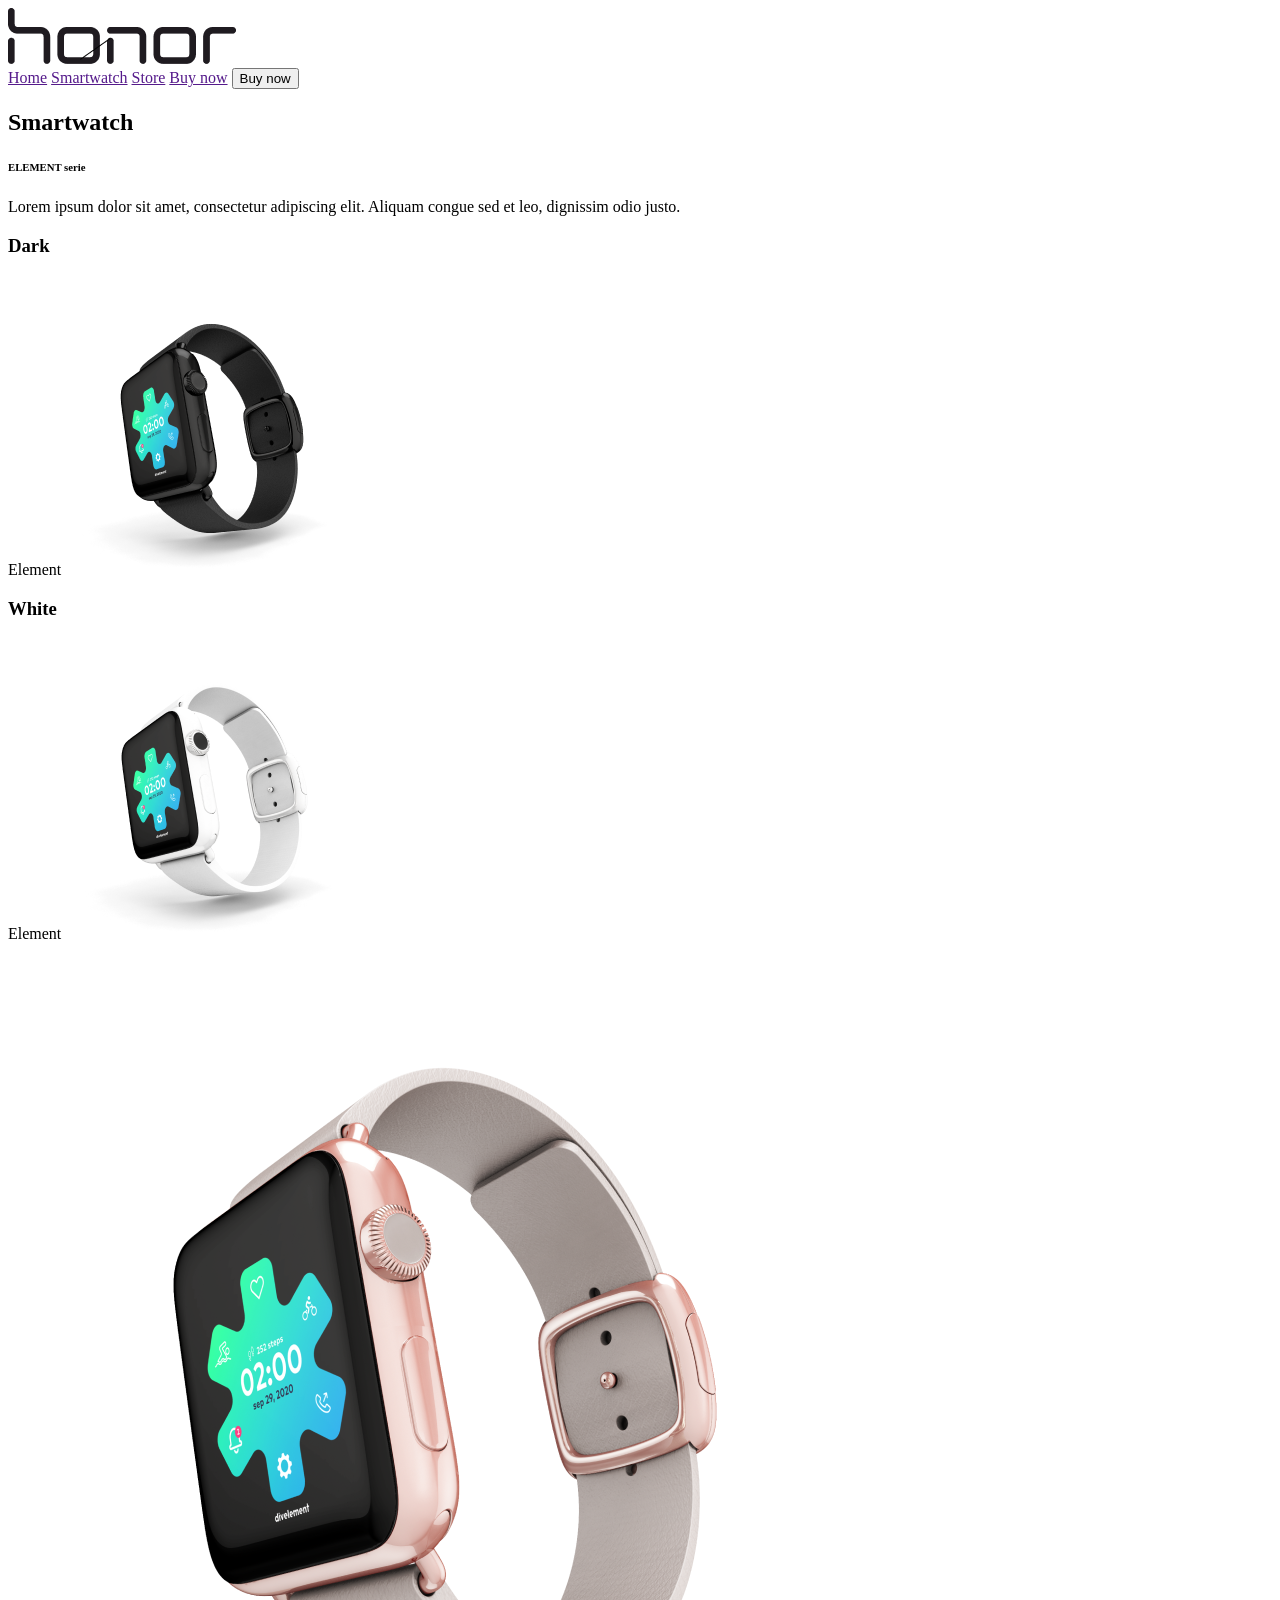
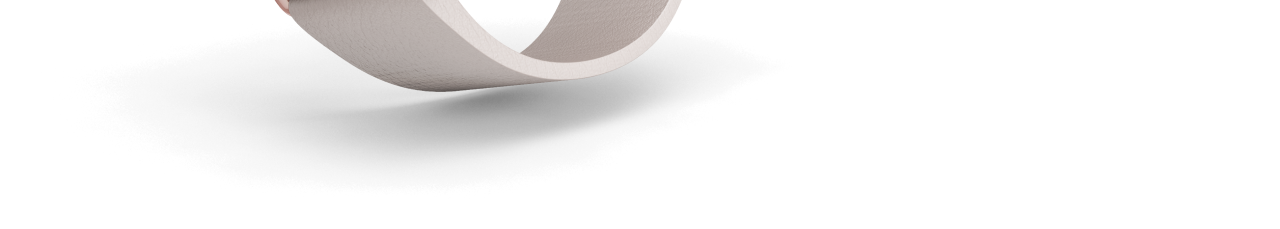
==== smartwatch/index.html @ 8c8918a6 "smartwatch - 22.9.2026. nema css, zasad" ====
<!doctype html>
<html lang="en">
  <head>
    <meta charset="UTF-8" />
    <meta name="viewport" content="width=device-width, initial-scale=1.0" />
    <title>Document</title>
  </head>
  <body>
    <header>
      <div>
        <img src="assets/img/logo-b.png" alt="Honor Black" />
      </div>
      <nav>
        <a href="">Home</a>
        <a href="">Smartwatch</a>
        <a href="">Store</a>
        <a href="">Buy now</a>
        <button>Buy now</button>
      </nav>
    </header>
    <section class="hero">
      <div class="hero-left">
        <h1>Smartwatch</h1>
        <h6>ELEMENT serie</h6>
        <p>
          Lorem ipsum dolor sit amet, consectetur adipiscing elit. Aliquam
          congue sed et leo, dignissim odio justo.
        </p>
        <div class="watch-holder">
        <div class="watch-holder-right">
          <h3>Dark</h2>
          <span>Element</span>
          <img src="assets/img/black.png" alt="Black Smartwatch" />
        </div>
        <div class="watch-holder-left">
          <h3>White</h2>
          <span>Element</span>
          <img src="assets/img/white.png" alt="White Smartwatch" />
        </div>
        <div class="hero-right">
        <img src="assets/img/smartwatch.png" alt="Smartwatch" />
      </div>
    </section>
  </body>
</html>
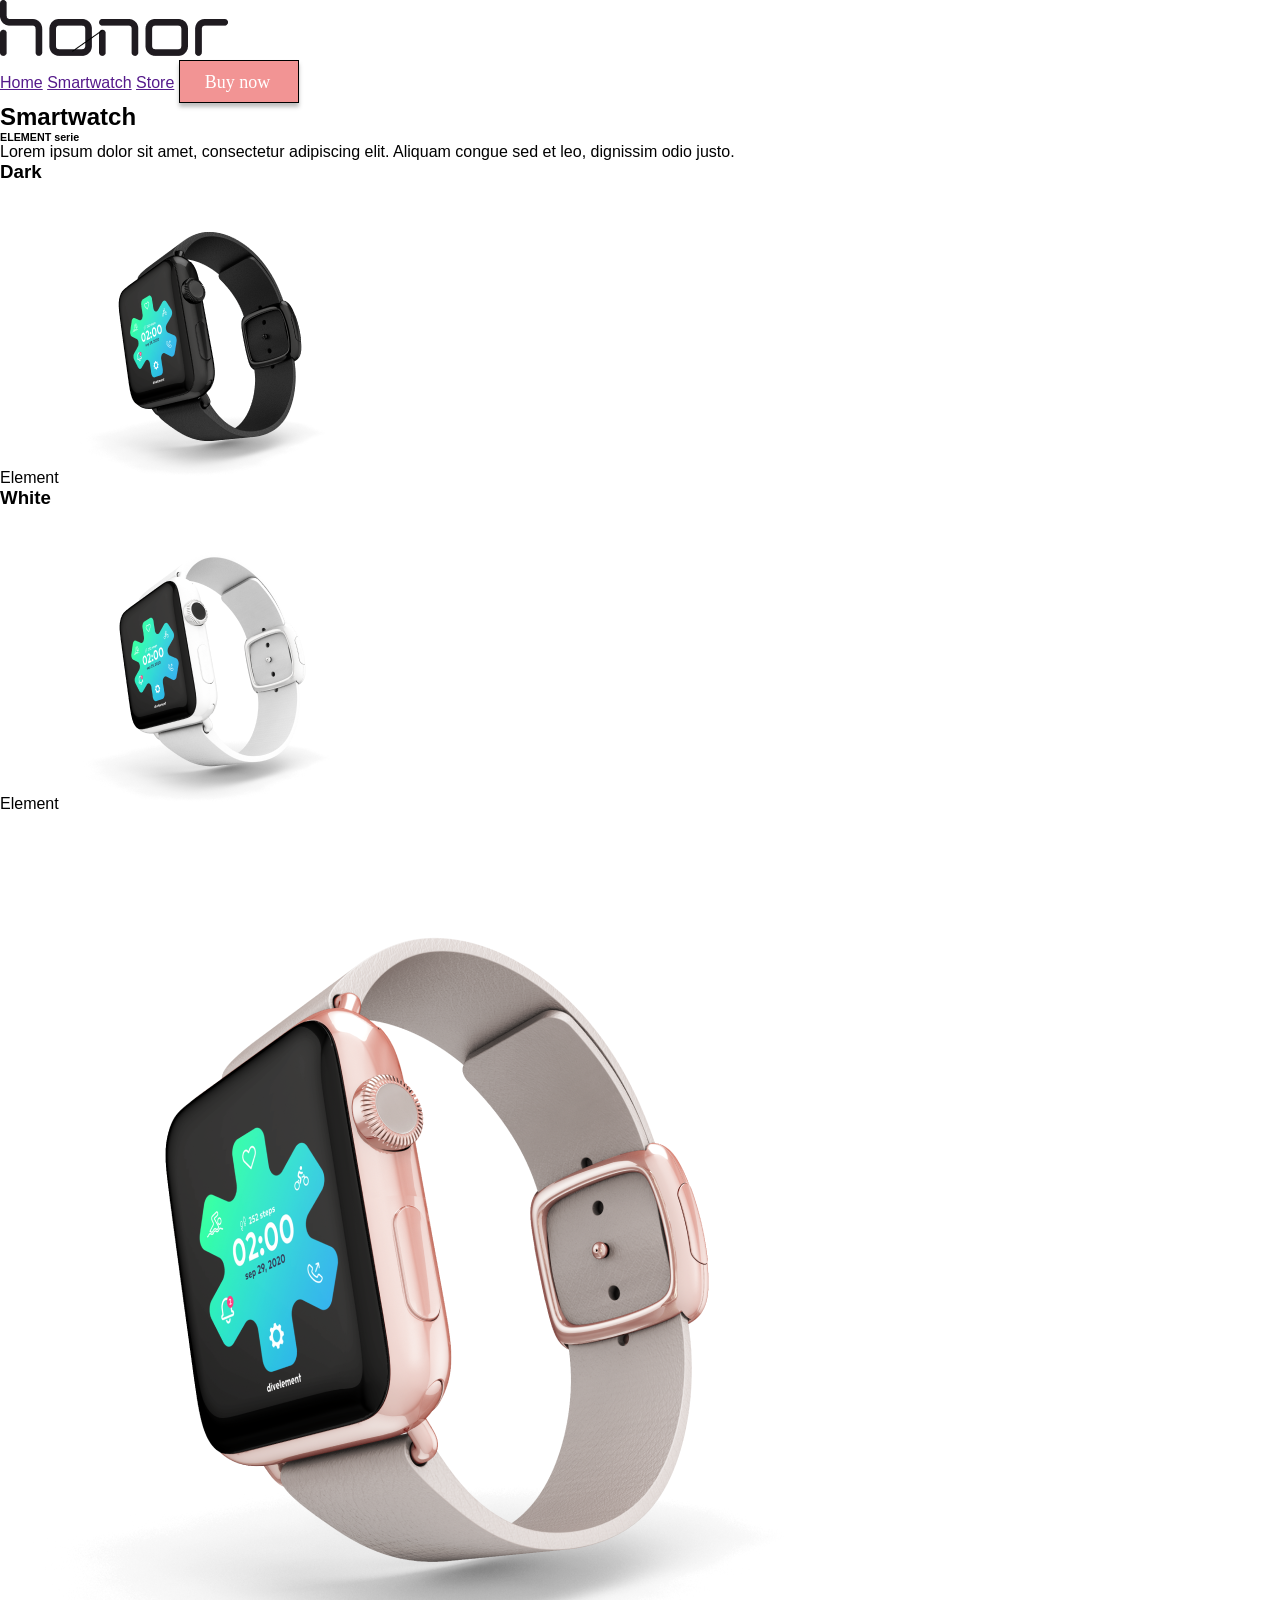
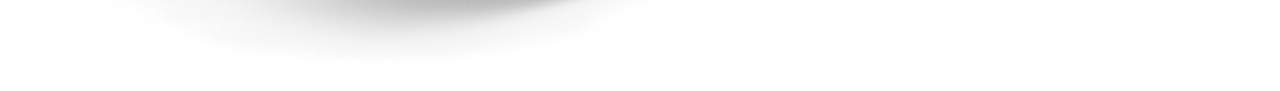
==== commit 249082eb: "Add files via upload smartwatch . 27.20.2026" ====
--- a/smartwatch/index.html
+++ b/smartwatch/index.html
@@ -3,6 +3,7 @@
   <head>
     <meta charset="UTF-8" />
     <meta name="viewport" content="width=device-width, initial-scale=1.0" />
+    <link rel="stylesheet" href="assets/css/style.css">
     <title>Document</title>
   </head>
   <body>
@@ -14,8 +15,7 @@
         <a href="">Home</a>
         <a href="">Smartwatch</a>
         <a href="">Store</a>
-        <a href="">Buy now</a>
-        <button>Buy now</button>
+        <button id="buy">Buy now</button>
       </nav>
     </header>
     <section class="hero">
--- a/smartwatch/assets/css/style.css
+++ b/smartwatch/assets/css/style.css
@@ -0,0 +1,82 @@
+html{
+    font-family: 'Poppins', sans-serif;
+}
+/* 1. Light (300) */
+@font-face {
+  font-family: 'Poppins';
+  src: url('/assets/fonts/Poppins-Light.ttf') format('truetype');
+  font-weight: 300;
+  font-style: normal;
+  font-display: swap;
+}
+
+/* 2. Regular (400) */
+@font-face {
+  font-family: 'Poppins';
+  src: url('/assets/fonts/Poppins-Regular.ttf') format('truetype');
+  font-weight: 400;
+  font-style: normal;
+  font-display: swap;
+}
+
+/* 3. Medium (500) */
+@font-face {
+  font-family: 'Poppins';
+  src: url('/assets/fonts/Poppins-Medium.ttf') format('truetype');
+  font-weight: 500;
+  font-style: normal;
+  font-display: swap;
+}
+
+/* 4. Semi-Bold (600) */
+@font-face {
+  font-family: 'Poppins';
+  src: url('/assets/fonts/Poppins-SemiBold.ttf') format('truetype');
+  font-weight: 600;
+  font-style: normal;
+  font-display: swap;
+}
+
+/* 5. Bold (700) */
+@font-face {
+  font-family: 'Poppins';
+  src: url('/assets/fonts/Poppins-Bold.ttf') format('truetype');
+  font-weight: 700;
+  font-style: normal;
+  font-display: swap;
+}
+
+/* 6. ExtraBold (800) */
+@font-face {
+  font-family: 'Poppins';
+  src: url('/assets/fonts/Poppins-ExtraBold.ttf') format('truetype');
+  font-weight: 800;
+  font-style: normal;
+  font-display: swap;
+}
+
+* {
+    padding: 0.0;
+    margin: 0.0;
+}
+
+.flex {
+    display: flex;
+    justify-content: space-between;
+}
+
+#buy {
+    border: 1px solid #000;
+    background: #F29494;
+    box-shadow: 0 4px 4px 0 rgba(0, 0, 0, 0.25);
+    color: #FFF;
+    font-family: Poppins;
+    font-size: 18px;
+    font-style: normal;
+    font-weight: 400;
+    line-height: normal;
+    padding-right: 28px;
+    padding-left: 25px;
+    padding-bottom: 9px;
+    padding-top: 11px;
+}
